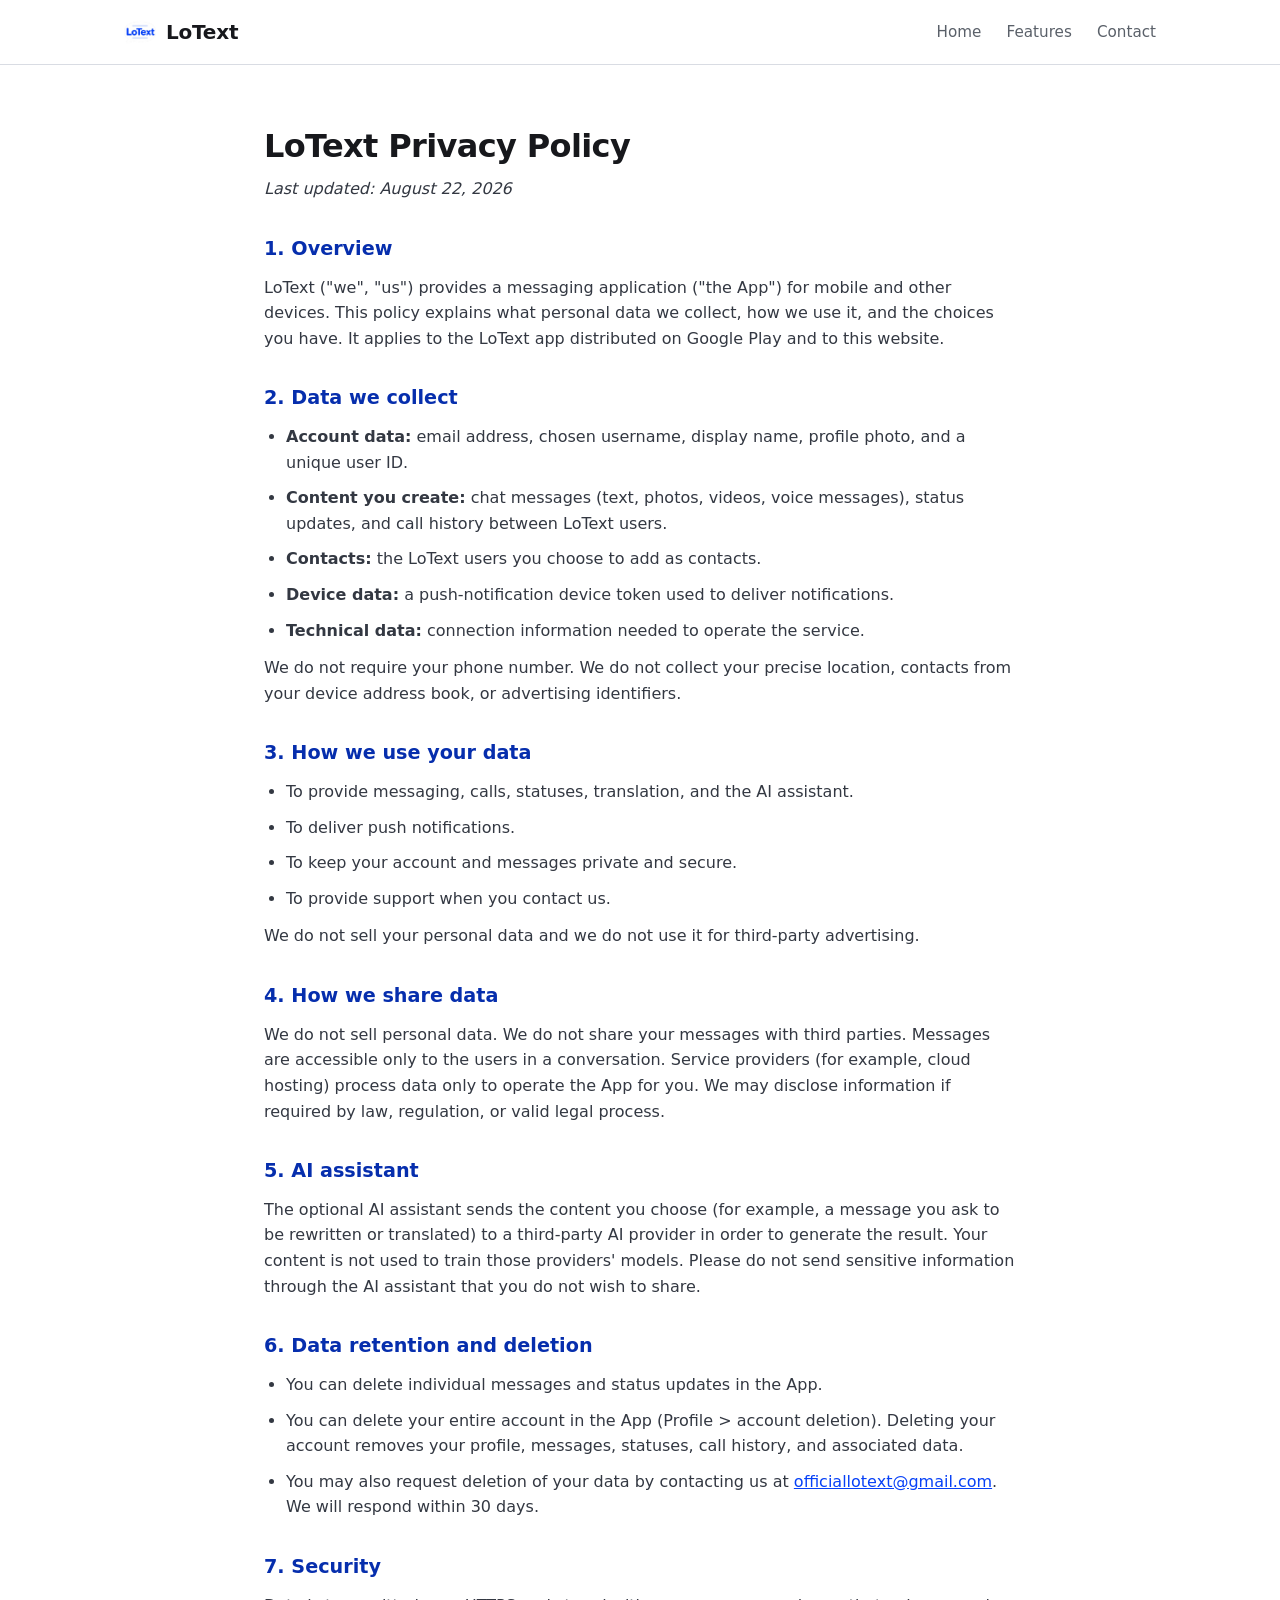
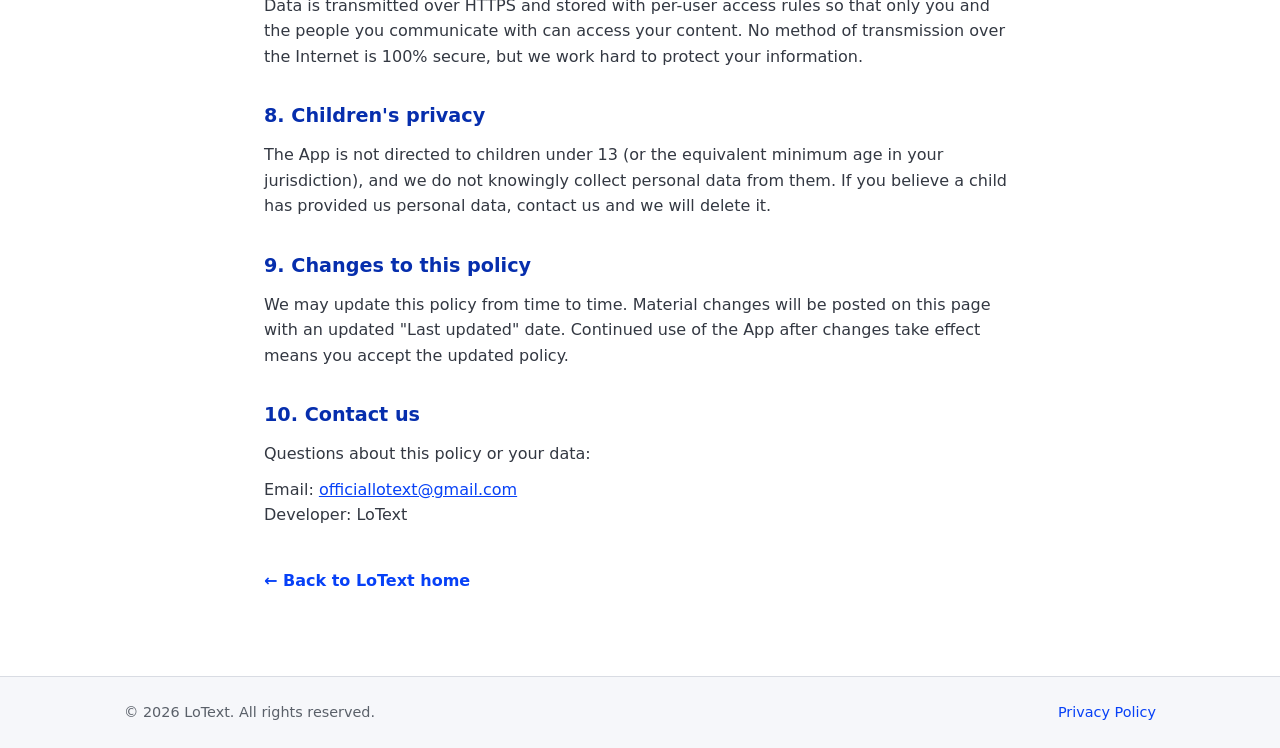
==== privacy.html @ 34af27f3 "LoText public website: app info, contact, privacy policy" ====
<!DOCTYPE html>
<html lang="en">
<head>
  <meta charset="UTF-8">
  <meta name="viewport" content="width=device-width, initial-scale=1.0">
  <title>Privacy Policy - LoText</title>
  <meta name="description" content="LoText Privacy Policy: what data the LoText messaging app collects, how it is used, and how you can control or delete it.">
  <link rel="icon" type="image/png" href="assets/logo.png">
  <link rel="stylesheet" href="style.css">
</head>
<body>
  <header class="site-header">
    <div class="container header-inner">
      <a class="brand" href="index.html">
        <img src="assets/logo.png" alt="LoText logo" class="brand-logo">
        <span class="brand-name">LoText</span>
      </a>
      <nav class="nav">
        <a href="index.html">Home</a>
        <a href="index.html#features">Features</a>
        <a href="index.html#contact">Contact</a>
      </nav>
    </div>
  </header>

  <main class="container policy">
    <h1>LoText Privacy Policy</h1>
    <p class="policy-updated">Last updated: August 22, 2026</p>

    <h2>1. Overview</h2>
    <p>
      LoText ("we", "us") provides a messaging application ("the App") for
      mobile and other devices. This policy explains what personal data we
      collect, how we use it, and the choices you have. It applies to the
      LoText app distributed on Google Play and to this website.
    </p>

    <h2>2. Data we collect</h2>
    <ul>
      <li><strong>Account data:</strong> email address, chosen username, display name, profile photo, and a unique user ID.</li>
      <li><strong>Content you create:</strong> chat messages (text, photos, videos, voice messages), status updates, and call history between LoText users.</li>
      <li><strong>Contacts:</strong> the LoText users you choose to add as contacts.</li>
      <li><strong>Device data:</strong> a push-notification device token used to deliver notifications.</li>
      <li><strong>Technical data:</strong> connection information needed to operate the service.</li>
    </ul>
    <p>We do not require your phone number. We do not collect your precise location, contacts from your device address book, or advertising identifiers.</p>

    <h2>3. How we use your data</h2>
    <ul>
      <li>To provide messaging, calls, statuses, translation, and the AI assistant.</li>
      <li>To deliver push notifications.</li>
      <li>To keep your account and messages private and secure.</li>
      <li>To provide support when you contact us.</li>
    </ul>
    <p>We do not sell your personal data and we do not use it for third-party advertising.</p>

    <h2>4. How we share data</h2>
    <p>
      We do not sell personal data. We do not share your messages with third
      parties. Messages are accessible only to the users in a conversation.
      Service providers (for example, cloud hosting) process data only to
      operate the App for you. We may disclose information if required by law,
      regulation, or valid legal process.
    </p>

    <h2>5. AI assistant</h2>
    <p>
      The optional AI assistant sends the content you choose (for example, a
      message you ask to be rewritten or translated) to a third-party AI
      provider in order to generate the result. Your content is not used to
      train those providers' models. Please do not send sensitive information
      through the AI assistant that you do not wish to share.
    </p>

    <h2>6. Data retention and deletion</h2>
    <ul>
      <li>You can delete individual messages and status updates in the App.</li>
      <li>You can delete your entire account in the App (Profile &gt; account deletion). Deleting your account removes your profile, messages, statuses, call history, and associated data.</li>
      <li>You may also request deletion of your data by contacting us at
        <a href="mailto:officiallotext@gmail.com">officiallotext@gmail.com</a>.
        We will respond within 30 days.</li>
    </ul>

    <h2>7. Security</h2>
    <p>
      Data is transmitted over HTTPS and stored with per-user access rules so
      that only you and the people you communicate with can access your
      content. No method of transmission over the Internet is 100% secure, but
      we work hard to protect your information.
    </p>

    <h2>8. Children's privacy</h2>
    <p>
      The App is not directed to children under 13 (or the equivalent minimum
      age in your jurisdiction), and we do not knowingly collect personal data
      from them. If you believe a child has provided us personal data, contact
      us and we will delete it.
    </p>

    <h2>9. Changes to this policy</h2>
    <p>
      We may update this policy from time to time. Material changes will be
      posted on this page with an updated "Last updated" date. Continued use of
      the App after changes take effect means you accept the updated policy.
    </p>

    <h2>10. Contact us</h2>
    <p>
      Questions about this policy or your data:
    </p>
    <p>
      Email:
      <a href="mailto:officiallotext@gmail.com">officiallotext@gmail.com</a><br>
      Developer: LoText
    </p>

    <p class="back-link"><a href="index.html">&larr; Back to LoText home</a></p>
  </main>

  <footer class="site-footer">
    <div class="container footer-inner">
      <span>&copy; 2026 LoText. All rights reserved.</span>
      <span><a href="privacy.html">Privacy Policy</a></span>
    </div>
  </footer>
</body>
</html>
---- style.css ----
:root {
  --brand: #0741f7;
  --brand-deep: #062ead;
  --brand-soft: #5b8dff;
  --dark: #0c0e12;
  --surface: #15181e;
  --text: #17181c;
  --text-muted: #5a6069;
  --light-bg: #f6f7fa;
  --border: #d9dce3;
}

* {
  margin: 0;
  padding: 0;
  box-sizing: border-box;
}

body {
  font-family: "Segoe UI", system-ui, -apple-system, Roboto, Arial, sans-serif;
  color: var(--text);
  background: #ffffff;
  line-height: 1.6;
}

.container {
  max-width: 1080px;
  margin: 0 auto;
  padding: 0 24px;
}

/* Header */
.site-header {
  position: sticky;
  top: 0;
  z-index: 10;
  background: rgba(255, 255, 255, 0.92);
  backdrop-filter: blur(8px);
  border-bottom: 1px solid var(--border);
}

.header-inner {
  display: flex;
  align-items: center;
  justify-content: space-between;
  height: 64px;
}

.brand {
  display: flex;
  align-items: center;
  gap: 10px;
  text-decoration: none;
  color: var(--text);
}

.brand-logo,
.hero-logo {
  border-radius: 22%;
  display: block;
}

.brand-logo {
  width: 32px;
  height: 32px;
}

.brand-name {
  font-size: 1.25rem;
  font-weight: 700;
  letter-spacing: -0.01em;
}

.nav a {
  margin-left: 20px;
  text-decoration: none;
  color: var(--text-muted);
  font-weight: 500;
  font-size: 0.95rem;
}

.nav a:hover {
  color: var(--brand);
}

/* Hero */
.hero {
  background:
    radial-gradient(circle at 85% 15%, rgba(91, 141, 255, 0.25), transparent 45%),
    linear-gradient(135deg, var(--brand-deep), var(--brand));
  color: #ffffff;
  text-align: center;
  padding: 88px 0 96px;
}

.hero-logo {
  width: 112px;
  height: 112px;
  margin-bottom: 28px;
  box-shadow: 0 16px 40px rgba(4, 18, 74, 0.35);
}

.hero h1 {
  font-size: clamp(1.8rem, 4vw, 2.75rem);
  letter-spacing: -0.02em;
  max-width: 720px;
  margin: 0 auto 16px;
}

.lead {
  max-width: 640px;
  margin: 0 auto;
  color: rgba(255, 255, 255, 0.88);
  font-size: 1.08rem;
}

.availability {
  display: inline-block;
  margin-top: 28px;
  padding: 10px 22px;
  border-radius: 999px;
  border: 1px solid rgba(255, 255, 255, 0.45);
  background: rgba(255, 255, 255, 0.12);
  font-weight: 600;
  font-size: 0.95rem;
}

/* Features */
.features {
  padding: 72px 0;
  background: var(--light-bg);
}

.features h2 {
  text-align: center;
  font-size: clamp(1.5rem, 3vw, 2rem);
  margin-bottom: 40px;
  letter-spacing: -0.01em;
}

.feature-grid {
  display: grid;
  grid-template-columns: repeat(auto-fit, minmax(240px, 1fr));
  gap: 20px;
}

.feature-card {
  background: #ffffff;
  border: 1px solid var(--border);
  border-radius: 14px;
  padding: 24px;
  transition: transform 0.15s ease, box-shadow 0.15s ease;
}

.feature-card:hover {
  transform: translateY(-3px);
  box-shadow: 0 12px 28px rgba(7, 65, 247, 0.12);
}

.feature-card h3 {
  color: var(--brand);
  font-size: 1.05rem;
  margin-bottom: 8px;
}

.feature-card p {
  color: var(--text-muted);
  font-size: 0.95rem;
}

/* Contact */
.contact {
  padding: 72px 0;
  text-align: center;
}

.contact h2 {
  font-size: clamp(1.5rem, 3vw, 2rem);
  margin-bottom: 12px;
}

.contact p {
  color: var(--text-muted);
}

.contact-email {
  margin: 18px 0;
  font-size: 1.15rem;
  color: var(--text) !important;
}

.contact-email a {
  color: var(--brand);
  font-weight: 600;
  text-decoration: none;
}

.contact-email a:hover {
  text-decoration: underline;
}

/* Privacy policy page */
.policy {
  padding: 56px 24px 72px;
  max-width: 800px;
}

.policy h1 {
  font-size: 2rem;
  letter-spacing: -0.02em;
  margin-bottom: 4px;
}

.policy-updated {
  color: var(--text-muted);
  font-style: italic;
  margin-bottom: 32px;
}

.policy h2 {
  font-size: 1.2rem;
  margin: 32px 0 10px;
  color: var(--brand-deep);
}

.policy p,
.policy li {
  color: #333842;
  margin-bottom: 10px;
}

.policy ul {
  padding-left: 22px;
  margin-bottom: 12px;
}

.policy a {
  color: var(--brand);
}

.back-link {
  margin-top: 40px;
}

.back-link a {
  text-decoration: none;
  font-weight: 600;
}

/* Footer */
.site-footer {
  border-top: 1px solid var(--border);
  padding: 24px 0;
  background: var(--light-bg);
}

.footer-inner {
  display: flex;
  align-items: center;
  justify-content: space-between;
  flex-wrap: wrap;
  gap: 8px;
  color: var(--text-muted);
  font-size: 0.9rem;
}

.footer-inner a {
  color: var(--brand);
  text-decoration: none;
  font-weight: 500;
}

.footer-inner a:hover {
  text-decoration: underline;
}
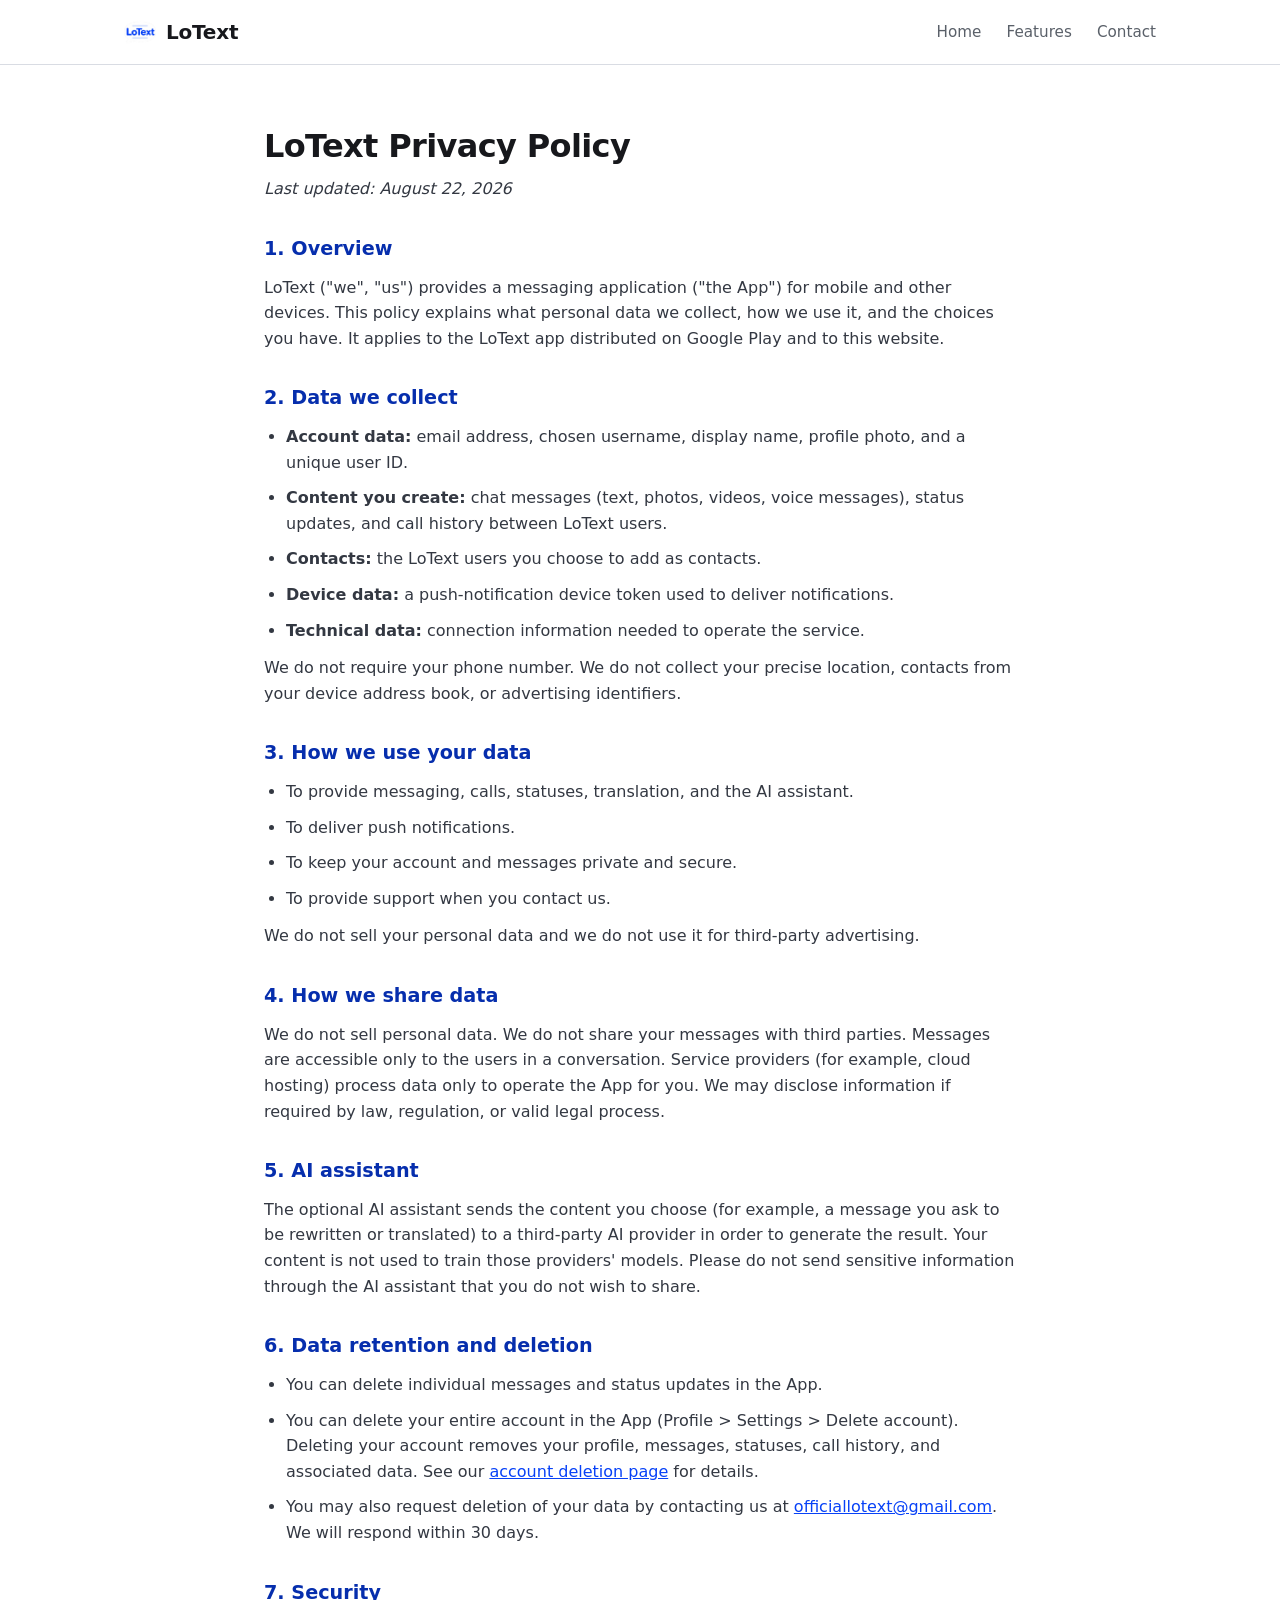
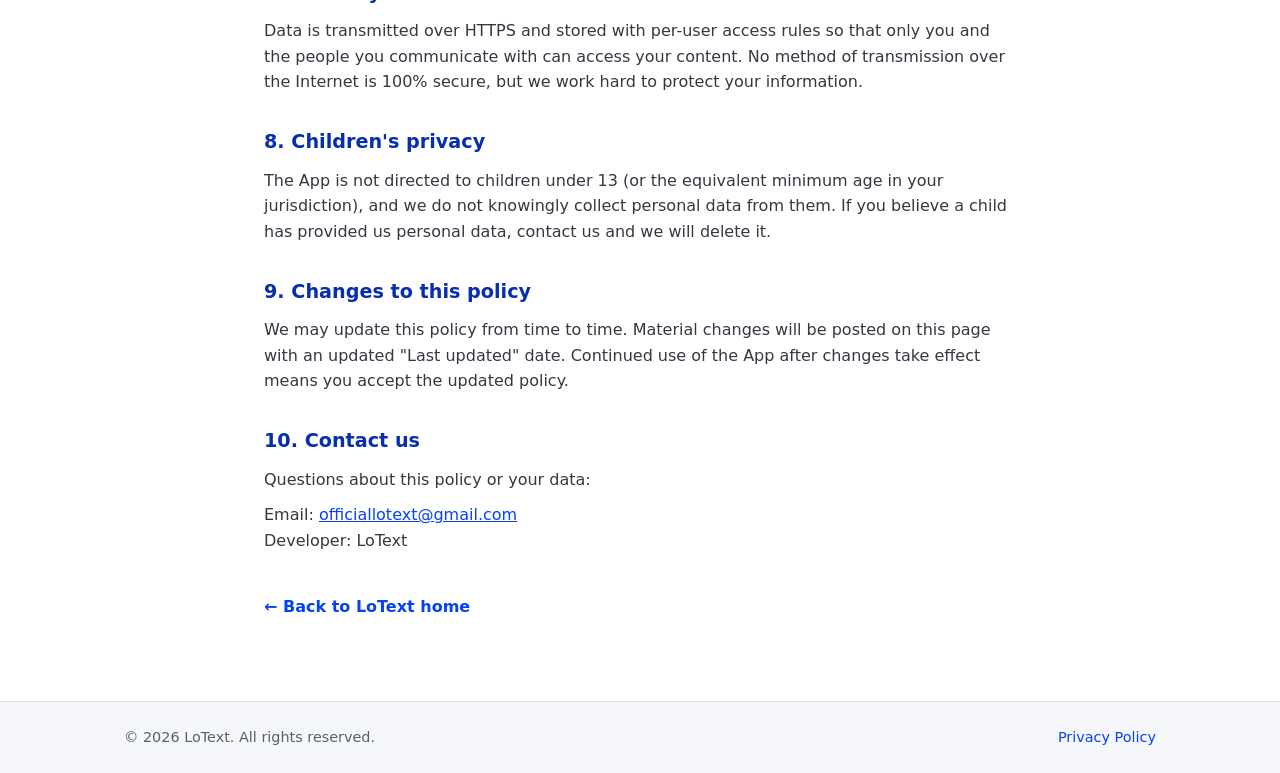
==== commit 53516768: "Add delete-account page and link it from home + privacy policy" ====
--- a/privacy.html
+++ b/privacy.html
@@ -75,7 +75,8 @@
     <h2>6. Data retention and deletion</h2>
     <ul>
       <li>You can delete individual messages and status updates in the App.</li>
-      <li>You can delete your entire account in the App (Profile &gt; account deletion). Deleting your account removes your profile, messages, statuses, call history, and associated data.</li>
+      <li>You can delete your entire account in the App (Profile &gt; Settings &gt; Delete account). Deleting your account removes your profile, messages, statuses, call history, and associated data. See our
+        <a href="delete-account.html">account deletion page</a> for details.</li>
       <li>You may also request deletion of your data by contacting us at
         <a href="mailto:officiallotext@gmail.com">officiallotext@gmail.com</a>.
         We will respond within 30 days.</li>
--- a/style.css
+++ b/style.css
@@ -199,6 +199,21 @@
   text-decoration: underline;
 }
 
+.delete-link {
+  margin-top: 26px;
+  padding: 16px 22px;
+  display: inline-block;
+  border-radius: 12px;
+  background: var(--light-bg);
+  border: 1px solid var(--border);
+  color: var(--text-muted) !important;
+}
+
+.delete-link a {
+  color: var(--brand);
+  font-weight: 600;
+}
+
 /* Privacy policy page */
 .policy {
   padding: 56px 24px 72px;
